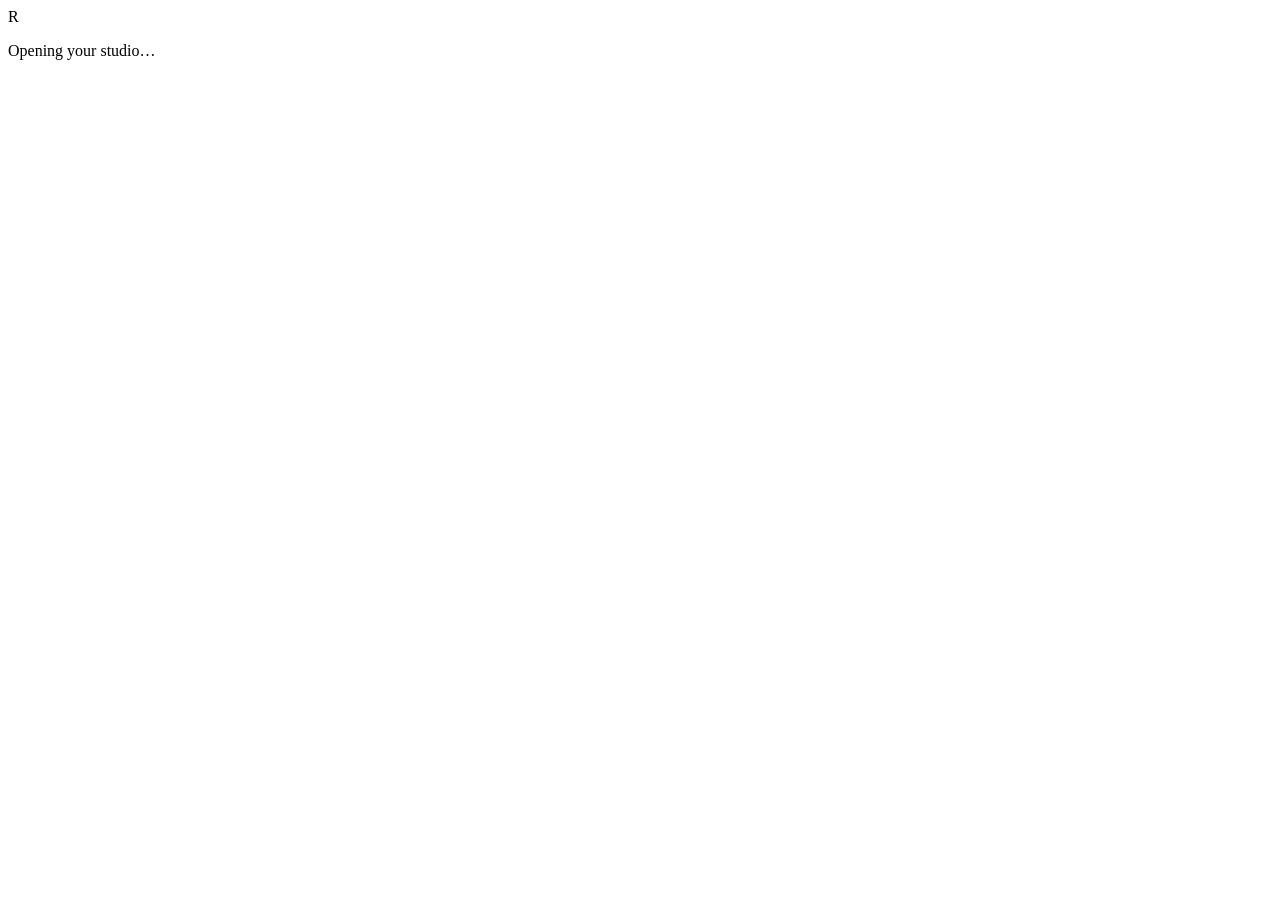
==== static/index.html @ e2f364d2 "chore: establish RekaRasaAI DemoDay baseline" ====
<!doctype html>
<html lang="en">
<head>
  <meta charset="utf-8">
  <meta name="viewport" content="width=device-width, initial-scale=1">
  <meta name="theme-color" content="#f6f5f0">
  <title>RekaRasa.ai — Creative operations</title>
  <link rel="stylesheet" href="/styles.css">
  <script src="/app.js" defer></script>
</head>
<body>
  <div id="toast" role="status" aria-live="polite"></div>
  <main id="root"><div class="boot"><span class="mark">R</span><p>Opening your studio…</p></div></main>
</body>
</html>
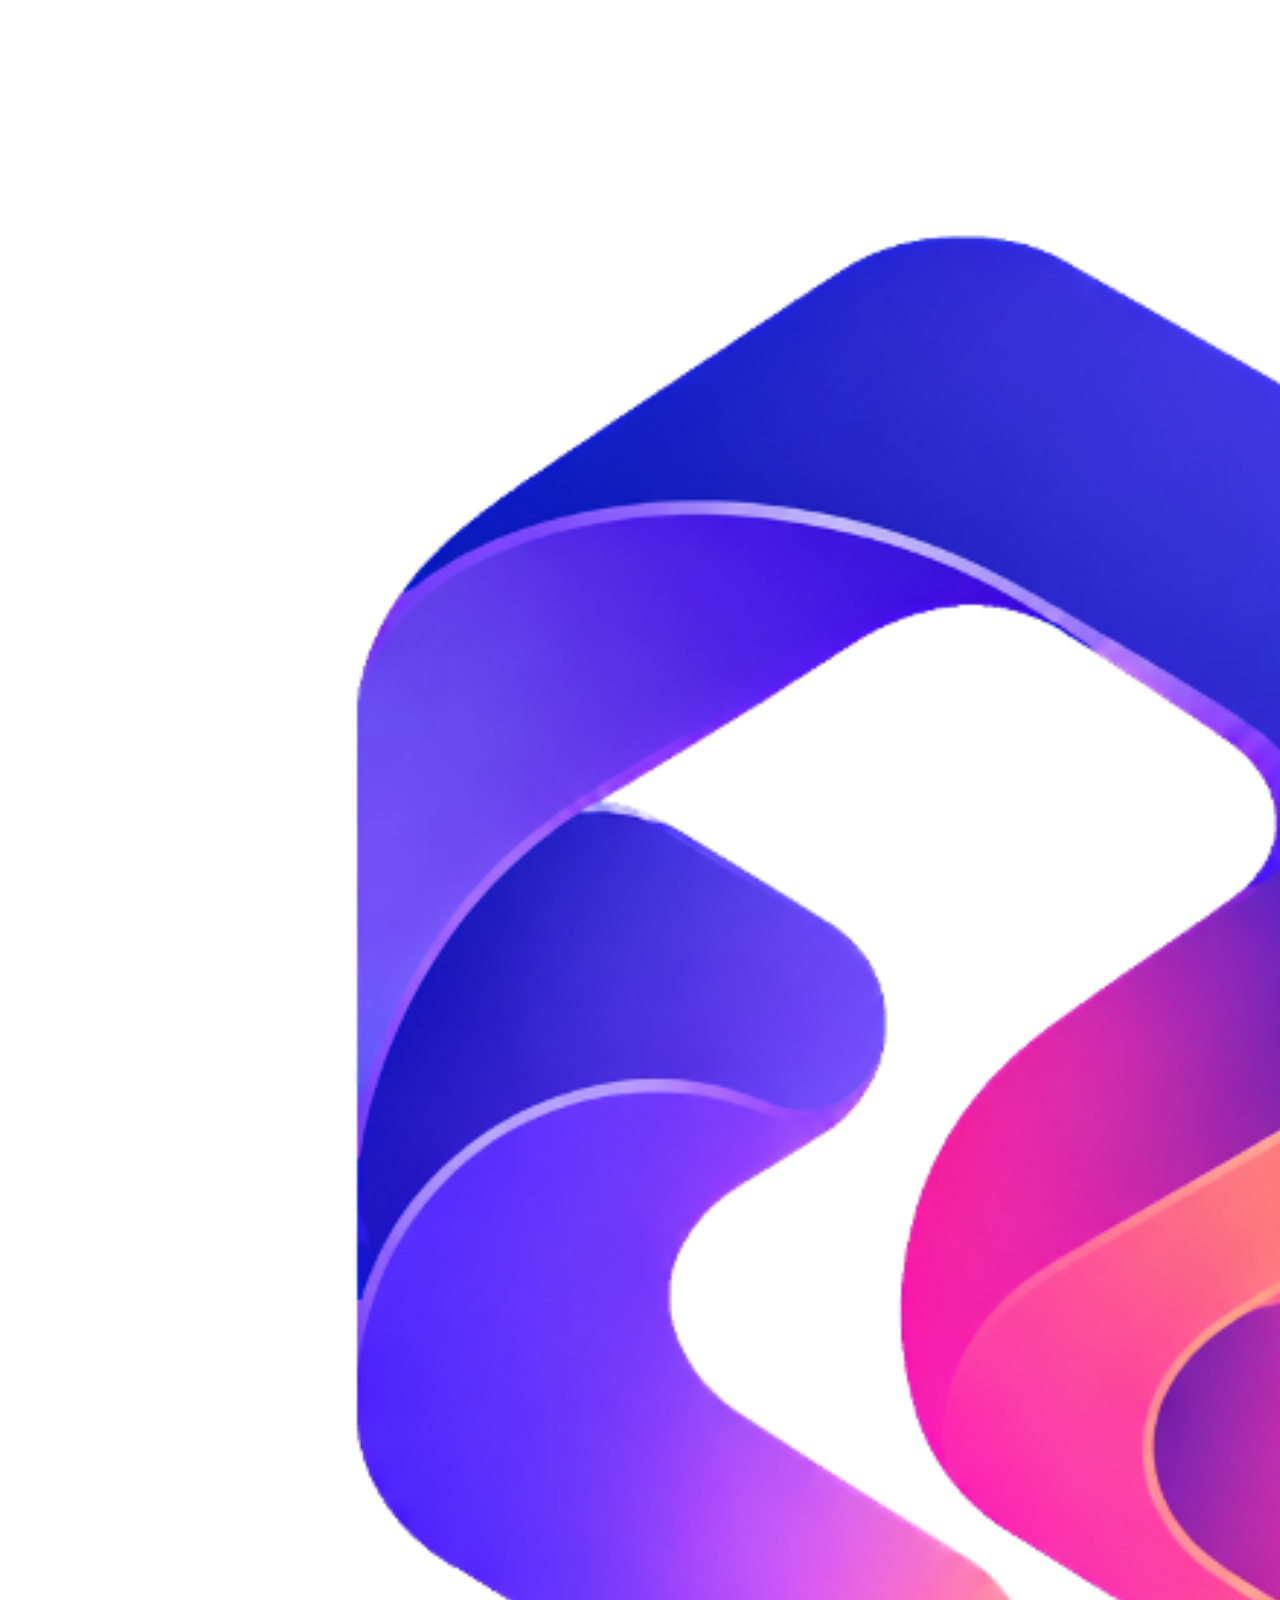
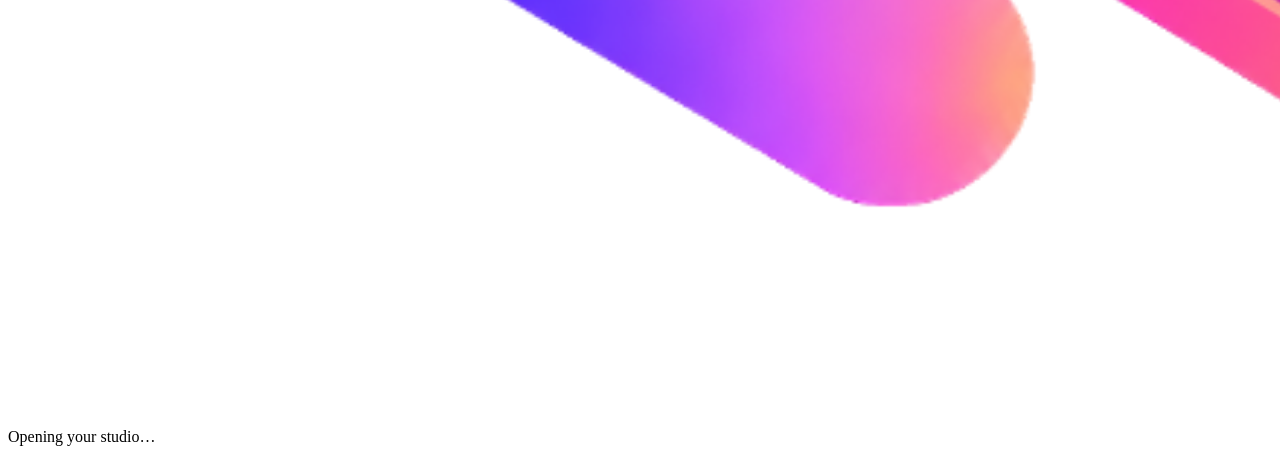
==== commit d86370c4: "feat: expand creator workflow and visual tools" ====
--- a/static/index.html
+++ b/static/index.html
@@ -3,13 +3,14 @@
 <head>
   <meta charset="utf-8">
   <meta name="viewport" content="width=device-width, initial-scale=1">
-  <meta name="theme-color" content="#f6f5f0">
+  <meta name="theme-color" content="#3524b8">
   <title>RekaRasa.ai — Creative operations</title>
+  <link rel="icon" type="image/png" href="/image/Logo%20RekaRasa.ai.png?v=20261104">
   <link rel="stylesheet" href="/styles.css">
-  <script src="/app.js" defer></script>
+  <script src="/app.js?v=20261106-compact-image-controls-02" defer></script>
 </head>
 <body>
   <div id="toast" role="status" aria-live="polite"></div>
-  <main id="root"><div class="boot"><span class="mark">R</span><p>Opening your studio…</p></div></main>
+  <main id="root"><div class="boot"><img class="boot-logo" src="/image/Logo%20RekaRasa.ai.png?v=20261104" alt="RekaRasa.ai"><p>Opening your studio…</p></div></main>
 </body>
 </html>
